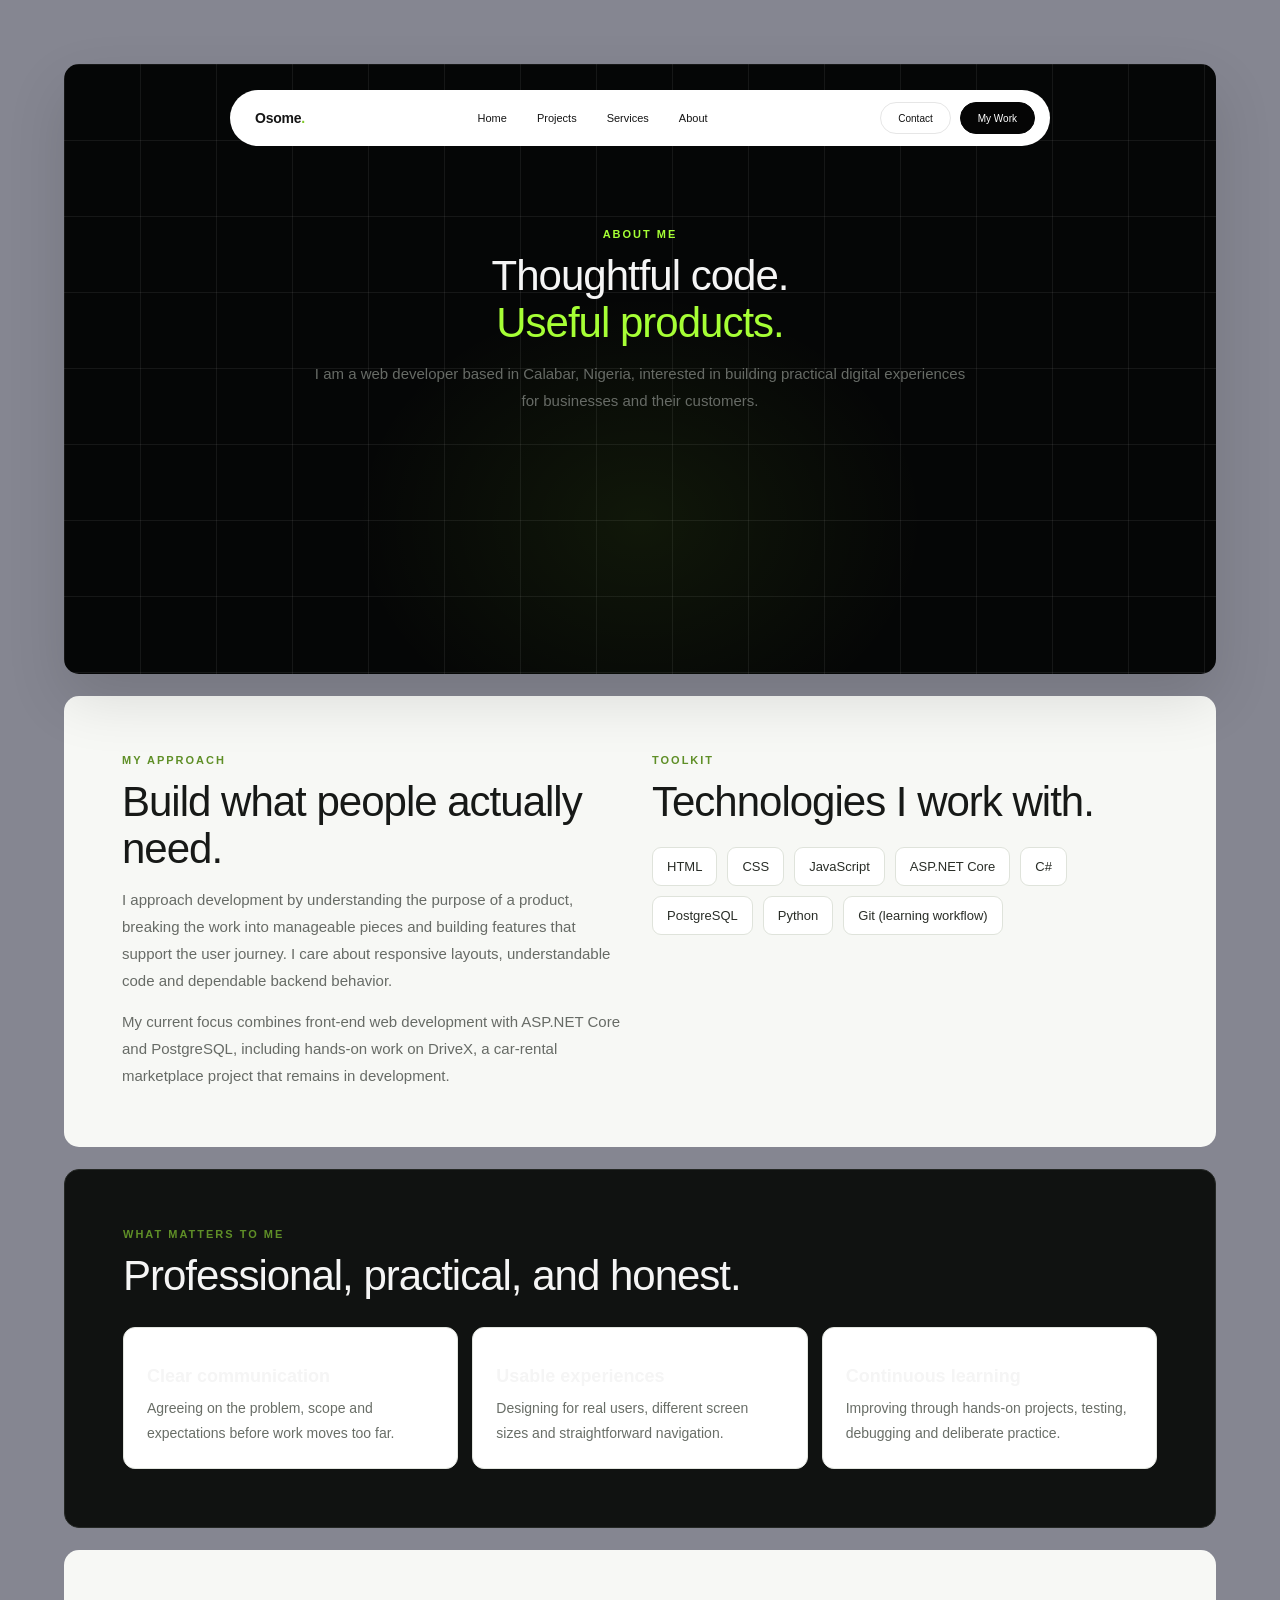
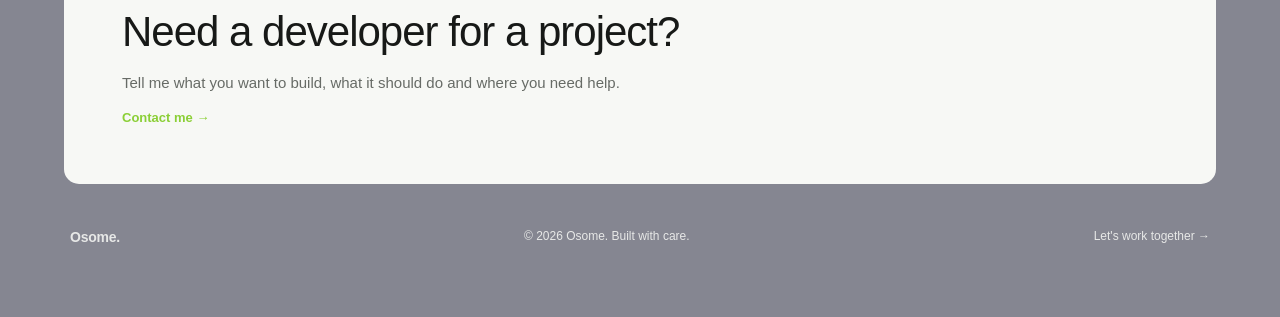
==== about.html @ 161d922b "Initial portfolio release" ====
<!DOCTYPE html><html lang="en"><head><meta charset="UTF-8"><meta name="viewport" content="width=device-width, initial-scale=1.0"><meta name="theme-color" content="#050606"><meta name="description" content="About Osome, a web developer building responsive websites and database-powered applications."><title>About | Osome</title><link rel="stylesheet" href="css/style.css"><script src="js/script.js" defer></script></head><body><main class="hero" id="home"><nav class="nav" id="nav" aria-label="Main navigation">
<a class="brand" href="index.html">Osome<span>.</span></a>
<button class="menu" id="menu" type="button" aria-label="Toggle navigation" aria-expanded="false" aria-controls="nav-links"><span></span><span></span><span></span></button>
<div class="links" id="nav-links"><a href="index.html">Home</a><a href="projects.html">Projects</a><a href="services.html">Services</a><a href="about.html">About</a></div>
<div class="nav-actions"><a class="nav-btn" href="contact.html">Contact</a><a class="nav-btn dark" href="projects.html">My Work</a></div>
</nav><header class="page-heading"><p class="section-kicker">About me</p><h1>Thoughtful code.<br><span>Useful products.</span></h1><p class="section-lead">I am a web developer based in Calabar, Nigeria, interested in building practical digital experiences for businesses and their customers.</p></header></main><div class="page-content"><section class="content-section"><div class="split-layout"><div><p class="section-kicker">My approach</p><h2>Build what people actually need.</h2><p class="section-lead">I approach development by understanding the purpose of a product, breaking the work into manageable pieces and building features that support the user journey. I care about responsive layouts, understandable code and dependable backend behavior.</p><p class="section-lead">My current focus combines front-end web development with ASP.NET Core and PostgreSQL, including hands-on work on DriveX, a car-rental marketplace project that remains in development.</p></div><div><p class="section-kicker">Toolkit</p><h2>Technologies I work with.</h2><div class="skill-list"><span>HTML</span><span>CSS</span><span>JavaScript</span><span>ASP.NET Core</span><span>C#</span><span>PostgreSQL</span><span>Python</span><span>Git (learning workflow)</span></div></div></div></section><section class="content-section dark-panel"><p class="section-kicker">What matters to me</p><h2>Professional, practical, and honest.</h2><div class="content-grid"><article class="info-card"><h3>Clear communication</h3><p>Agreeing on the problem, scope and expectations before work moves too far.</p></article><article class="info-card"><h3>Usable experiences</h3><p>Designing for real users, different screen sizes and straightforward navigation.</p></article><article class="info-card"><h3>Continuous learning</h3><p>Improving through hands-on projects, testing, debugging and deliberate practice.</p></article></div></section><section class="content-section"><h2>Need a developer for a project?</h2><p class="section-lead">Tell me what you want to build, what it should do and where you need help.</p><a class="text-link" href="contact.html">Contact me →</a></section></div><footer class="site-footer"><a class="brand" href="index.html">Osome<span>.</span></a><span>© <span id="year">2026</span> Osome. Built with care.</span><a href="contact.html">Let's work together →</a></footer>
<script>document.getElementById("year").textContent = new Date().getFullYear();
const form=document.getElementById("contact-form"); if(form) form.addEventListener("submit",function(e){{e.preventDefault(); const data=new FormData(form); const to="YOUR_EMAIL@example.com"; const subject=encodeURIComponent(data.get("subject")); const body=encodeURIComponent("Name: "+data.get("name")+"\nEmail: "+data.get("email")+"\n\n"+data.get("message")); if(to==="YOUR_EMAIL@example.com"){{alert("Please replace YOUR_EMAIL@example.com in contact.html with your real email address first.");return;}} window.location.href="mailto:"+to+"?subject="+subject+"&body="+body;}});</script></body></html>
---- css/style.css ----
/* =========================
   Base styles and variables
   ========================= */
:root {
  --green: #a6ff35;
  --black: #050606;
  --muted: #999b9b;
  --grid: rgba(255, 255, 255, .065);
  --font: Arial, Helvetica, sans-serif;
}

* { box-sizing: border-box; }

html {
  scroll-behavior: smooth;
  scroll-padding-top: 24px;
}

body {
  margin: 0;
  min-height: 100vh;
  padding: clamp(16px, 5vw, 70px);
  display: grid;
  place-items: center;
  background: #858691;
  color: #f5f5f5;
  font-family: var(--font);
}

a { color: inherit; text-decoration: none; }
button, a { -webkit-tap-highlight-color: transparent; }

/* =========================
   Main hero panel and grid
   ========================= */
.hero {
  position: relative;
  isolation: isolate;
  width: min(1200px, 100%);
  min-height: 610px;
  overflow: hidden;
  border-radius: 15px;
  background-color: var(--black);
  background-image:
    linear-gradient(var(--grid) 1px, transparent 1px),
    linear-gradient(90deg, var(--grid) 1px, transparent 1px);
  background-size: 76px 76px;
  box-shadow: 0 25px 60px rgba(0, 0, 0, .12);
}

.hero::before {
  content: "";
  position: absolute;
  inset: 0;
  z-index: -1;
  pointer-events: none;
  background: radial-gradient(
    ellipse at 50% 75%,
    rgba(166, 255, 53, .07),
    transparent 35%
  );
}

/* =========================
   Navigation
   ========================= */
.nav {
  position: relative;
  z-index: 5;
  width: min(820px, calc(100% - 48px));
  min-height: 56px;
  margin: 26px auto 0;
  padding: 0 15px 0 25px;
  display: flex;
  align-items: center;
  justify-content: space-between;
  gap: 20px;
  border-radius: 50px;
  background: #fff;
  color: #151515;
}

.brand {
  font-size: 14px;
  font-weight: 600;
  letter-spacing: -.25px;
  white-space: nowrap;
}

.brand span { color: #80c92b; }

.links {
  display: flex;
  align-items: center;
  gap: clamp(13px, 2.5vw, 30px);
  font-size: 11px;
}

.links a {
  transition: color .2s ease;
}

.links a:hover,
.links a:focus-visible { color: #78bf25; }

.nav-actions { display: flex; align-items: center; gap: 9px; }

.nav-btn {
  min-height: 32px;
  padding: 0 17px;
  display: inline-flex;
  align-items: center;
  justify-content: center;
  border: 1px solid #e6e6e6;
  border-radius: 30px;
  background: #fff;
  color: #111;
  font-size: 10px;
  white-space: nowrap;
}

.nav-btn.dark {
  background: #050505;
  color: #fff;
  border-color: #050505;
}

.menu {
  display: none;
  width: 36px;
  height: 36px;
  padding: 9px 7px;
  flex-direction: column;
  align-items: center;
  justify-content: center;
  gap: 4px;
  border: 0;
  border-radius: 50%;
  background: transparent;
  color: #111;
  cursor: pointer;
}

.menu span {
  display: block;
  width: 20px;
  height: 2px;
  border-radius: 2px;
  background: currentColor;
  transition: transform .2s ease, opacity .2s ease;
}

.nav.open .menu span:first-child { transform: translateY(6px) rotate(45deg); }
.nav.open .menu span:nth-child(2) { opacity: 0; }
.nav.open .menu span:last-child { transform: translateY(-6px) rotate(-45deg); }

/* =========================
   Hero copy and CTA buttons
   ========================= */
.copy {
  position: relative;
  z-index: 3;
  padding: 50px 20px 0;
  text-align: center;
}

h1 {
  margin: 0;
  font-size: clamp(32px, 4vw, 48px);
  line-height: 1.12;
  font-weight: 400;
  letter-spacing: -1.5px;
}

h1 span { color: var(--green); }

.intro {
  max-width: 390px;
  margin: 14px auto 0;
  color: var(--muted);
  font-size: 12px;
  line-height: 1.6;
}

.actions {
  display: flex;
  align-items: center;
  justify-content: center;
  gap: 12px;
  margin-top: 19px;
}

.cta {
  min-height: 40px;
  padding: 0 22px;
  display: inline-flex;
  align-items: center;
  justify-content: center;
  gap: 10px;
  border-radius: 30px;
  font-size: 11px;
  transition: transform .2s ease, background-color .2s ease;
}

.cta:hover { transform: translateY(-2px); }
.cta:focus-visible, .nav a:focus-visible, .scroll:focus-visible {
  outline: 2px solid var(--green);
  outline-offset: 4px;
}

.primary { background: var(--green); color: #111; }
.secondary { background: #202121; border: 1px solid #424343; color: #eee; }

/* =========================
   Network lines and padlock
   ========================= */
.visual {
  position: relative;
  z-index: 2;
  width: min(850px, 94%);
  height: 230px;
  margin: 22px auto 0;
}

.network {
  position: absolute;
  inset: 12px 0 0;
  width: 100%;
  height: 190px;
  overflow: visible;
}

.network path {
  fill: none;
  stroke: rgba(119, 125, 122, .6);
  stroke-width: 1;
}

.network .accent { stroke: rgba(166, 255, 53, .5); }

.node {
  position: absolute;
  z-index: 2;
  width: 28px;
  height: 28px;
  display: grid;
  place-items: center;
  border: 1px solid #282a29;
  border-radius: 50%;
  background: #090a0a;
  color: #f4f4f4;
  font-size: 11px;
  box-shadow: 0 2px 8px #000;
}

.n1 { left: 8%; top: 35%; }
.n2 { left: 25%; top: 43%; }
.n3 { left: 13%; top: 64%; }
.n4 { right: 24%; top: 63%; }
.n5 { right: 10%; top: 45%; }
.n6 { right: 4%; top: 35%; }

.glow {
  position: absolute;
  left: 50%;
  top: 82px;
  width: 260px;
  height: 110px;
  transform: translateX(-50%);
  border-radius: 50%;
  background: rgba(166, 255, 53, .055);
  filter: blur(22px);
}

.lock {
  position: absolute;
  top: -4px;
  left: 50%;
  width: 240px;
  height: 200px;
  transform: translateX(-50%);
  filter: drop-shadow(0 18px 13px rgba(0, 0, 0, .62));
}

.scroll {
  position: absolute;
  z-index: 3;
  bottom: 12px;
  left: 50%;
  transform: translateX(-50%);
  color: #c7c7c7;
  font-size: 18px;
  line-height: 1;
}

/* =========================
   Technology line
   ========================= */
.stack {
  position: relative;
  z-index: 3;
  display: flex;
  align-items: center;
  justify-content: center;
  flex-wrap: wrap;
  gap: 13px;
  margin: -1px 20px 34px;
  color: #9a9b9b;
  font-size: 10px;
  letter-spacing: 2px;
  text-transform: uppercase;
}

.stack b { color: var(--green); font-weight: 400; }

.stack::before,
.stack::after {
  content: "";
  width: 45px;
  height: 1px;
  background: #525453;
}

.section-anchor { height: 0; }

/* =========================
   Tablet
   ========================= */
@media (max-width: 900px) {
  .nav { gap: 14px; padding-left: 20px; }
  .links { gap: 16px; }
  .nav-btn { padding-inline: 13px; }
  .visual { width: 98%; }
}

/* =========================
   Mobile
   ========================= */
@media (max-width: 720px) {
  body { padding: 14px; }

  .hero {
    min-height: 640px;
    border-radius: 12px;
    background-size: 58px 58px;
  }

  .nav {
    width: calc(100% - 24px);
    min-height: 52px;
    margin-top: 12px;
    padding: 0 14px 0 17px;
    gap: 10px;
  }

  .menu { display: flex; margin-left: auto; }

  .links,
  .nav-actions { display: none; }

  .nav.open {
    flex-wrap: wrap;
    border-radius: 24px;
    padding-top: 8px;
    padding-bottom: 10px;
  }

  .nav.open .links {
    display: flex;
    flex: 0 0 100%;
    flex-wrap: wrap;
    justify-content: center;
    gap: 20px;
    padding: 12px 0 5px;
  }

  .copy { padding-top: 52px; }

  h1 {
    font-size: clamp(31px, 7.5vw, 43px);
    letter-spacing: -1.2px;
  }

  .intro { max-width: 330px; font-size: 12px; }

  .visual {
    width: 100%;
    height: 220px;
    margin-top: 28px;
  }

  .network { top: 16px; }
  .lock { top: 5px; width: 210px; }
  .node { transform: scale(.82); }
  .n1 { left: 4%; }
  .n6 { right: 2%; }

  .stack {
    gap: 8px;
    margin: 2px 12px 28px;
    font-size: 8px;
    letter-spacing: 1px;
  }

  .stack::before,
  .stack::after { width: 18px; }
}

/* =========================
   Small phones
   ========================= */
@media (max-width: 390px) {
  body { padding: 8px; }

  .hero { min-height: 610px; }
  .brand { font-size: 13px; }
  .copy { padding: 47px 13px 0; }
  h1 { font-size: 31px; }
  .intro { max-width: 285px; font-size: 11px; }
  .actions { gap: 8px; }
  .cta { min-height: 38px; padding: 0 15px; font-size: 10px; }
  .visual { height: 190px; margin-top: 25px; }
  .lock { width: 185px; }
  .glow { width: 200px; }
  .n2 { left: 21%; }
  .n4 { right: 19%; }
  .stack { gap: 7px; line-height: 1.8; }
  .stack::before, .stack::after { width: 12px; }
}

/* Accessibility: reduce motion when requested by the device. */
@media (prefers-reduced-motion: reduce) {
  html { scroll-behavior: auto; }
  *, *::before, *::after { transition: none !important; }
}


/* =========================
   Portfolio content sections (same original visual system)
   ========================= */
body { display:block; }
.hero { margin:0 auto; }
.page-content { width:min(1200px,100%); margin:22px auto 0; color:#151715; }
.content-section { padding:clamp(26px,5vw,58px); margin-bottom:22px; border-radius:15px; background:#f7f8f5; color:#171917; }
.content-section.dark-panel { color:#f5f5f5; background:#101211; border:1px solid #252825; }
.section-kicker { margin:0 0 12px; color:#5f8f27; font-size:11px; font-weight:700; letter-spacing:2px; text-transform:uppercase; }
.content-section h2,.page-heading h1 { margin:0; font-size:clamp(27px,4vw,42px); line-height:1.12; font-weight:500; letter-spacing:-1px; }
.section-lead { max-width:660px; margin:14px 0 0; color:#676b66; line-height:1.8; font-size:15px; }
.dark-panel .section-lead { color:#aeb3ad; }
.content-grid { display:grid; grid-template-columns:repeat(3,minmax(0,1fr)); gap:14px; margin-top:28px; }
.info-card { padding:23px; border:1px solid #e2e5df; border-radius:12px; background:#fff; }
.info-card .card-number { color:#6b9f2a; font-size:12px; letter-spacing:1px; }
.info-card h3 { margin:15px 0 9px; font-size:18px; font-weight:600; }
.info-card p { margin:0; color:#696e67; font-size:14px; line-height:1.75; }
.project-card { display:grid; grid-template-columns:1.1fr .9fr; gap:28px; align-items:center; margin-top:28px; padding:clamp(20px,4vw,36px); border:1px solid #303530; border-radius:13px; background:#151815; }
.project-status { display:inline-flex; align-items:center; gap:8px; color:var(--green); font-size:10px; font-weight:700; letter-spacing:1.5px; }
.project-status::before { content:""; width:6px; height:6px; border-radius:50%; background:var(--green); }
.project-card h3 { margin:15px 0 10px; font-size:clamp(24px,3vw,34px); font-weight:500; }
.project-card p { color:#b2b7b0; font-size:14px; line-height:1.8; }
.tag-list { display:flex; flex-wrap:wrap; gap:8px; margin-top:20px; }
.tag-list span { padding:7px 10px; border:1px solid #343a33; border-radius:20px; color:#d9ded7; font-size:11px; }
.project-visual { min-height:210px; display:grid; place-items:center; border:1px solid #343a33; border-radius:12px; background:radial-gradient(circle at 50% 45%,rgba(166,255,53,.12),transparent 58%),linear-gradient(135deg,#1d211d,#0b0d0b); }
.project-visual .monogram { display:grid; place-items:center; width:100px; height:100px; border:1px solid #60784a; border-radius:24px; color:var(--green); font-size:38px; font-weight:700; box-shadow:0 0 55px rgba(166,255,53,.08); }
.text-link { display:inline-flex; gap:9px; align-items:center; margin-top:14px; color:#8bcf36; font-size:13px; font-weight:600; }
.page-heading { padding:clamp(45px,7vw,82px) 24px 55px; text-align:center; }
.page-heading .section-lead { margin-inline:auto; }
.page-heading h1 { color:#f5f5f5; }
.page-heading h1 span { color:var(--green); }
.page-heading .section-kicker { color:var(--green); }
.page-heading .actions { justify-content:center; }
.skill-list { display:flex; flex-wrap:wrap; gap:10px; margin-top:22px; }
.skill-list span { padding:11px 14px; border:1px solid #dfe3db; border-radius:9px; background:#fff; color:#292d27; font-size:13px; }
.split-layout { display:grid; grid-template-columns:1fr 1fr; gap:24px; align-items:start; }
.check-list { padding:0; margin:20px 0 0; list-style:none; }
.check-list li { position:relative; padding:10px 0 10px 24px; color:#555b53; line-height:1.6; font-size:14px; }
.check-list li::before { content:"✓"; position:absolute; left:0; color:#6b9f2a; font-weight:700; }
.contact-details { display:grid; gap:12px; margin-top:24px; }
.contact-item { padding:17px 19px; border:1px solid #e1e5dd; border-radius:10px; background:#fff; }
.contact-item small { display:block; margin-bottom:7px; color:#747a70; font-size:10px; letter-spacing:1.4px; text-transform:uppercase; }
.contact-item strong { overflow-wrap:anywhere; font-size:14px; font-weight:600; }
.contact-form { display:grid; gap:14px; margin-top:24px; }
.contact-form label { display:grid; gap:7px; color:#30352d; font-size:12px; font-weight:600; }
.contact-form input,.contact-form textarea { width:100%; padding:13px 14px; border:1px solid #dce1d7; border-radius:9px; background:#fff; color:#161916; font:inherit; font-size:14px; }
.contact-form textarea { min-height:135px; resize:vertical; }
.contact-form input:focus,.contact-form textarea:focus { outline:2px solid rgba(166,255,53,.7); border-color:#82b83d; }
.form-note { color:#72776f; font-size:12px; line-height:1.6; }
.site-footer { width:min(1200px,100%); margin:0 auto; padding:23px 6px 8px; display:flex; justify-content:space-between; gap:15px; color:#e7e8e7; font-size:12px; }
.site-footer span { color:#e7e8e7; }
.site-footer a { color:#e7e8e7; }
@media(max-width:720px) { .content-grid{grid-template-columns:1fr;} .project-card,.split-layout{grid-template-columns:1fr;} .project-visual{min-height:170px; order:-1;} .content-section{padding:25px 20px;} .page-heading{padding:48px 18px;} .site-footer{flex-direction:column;align-items:center;text-align:center;} }
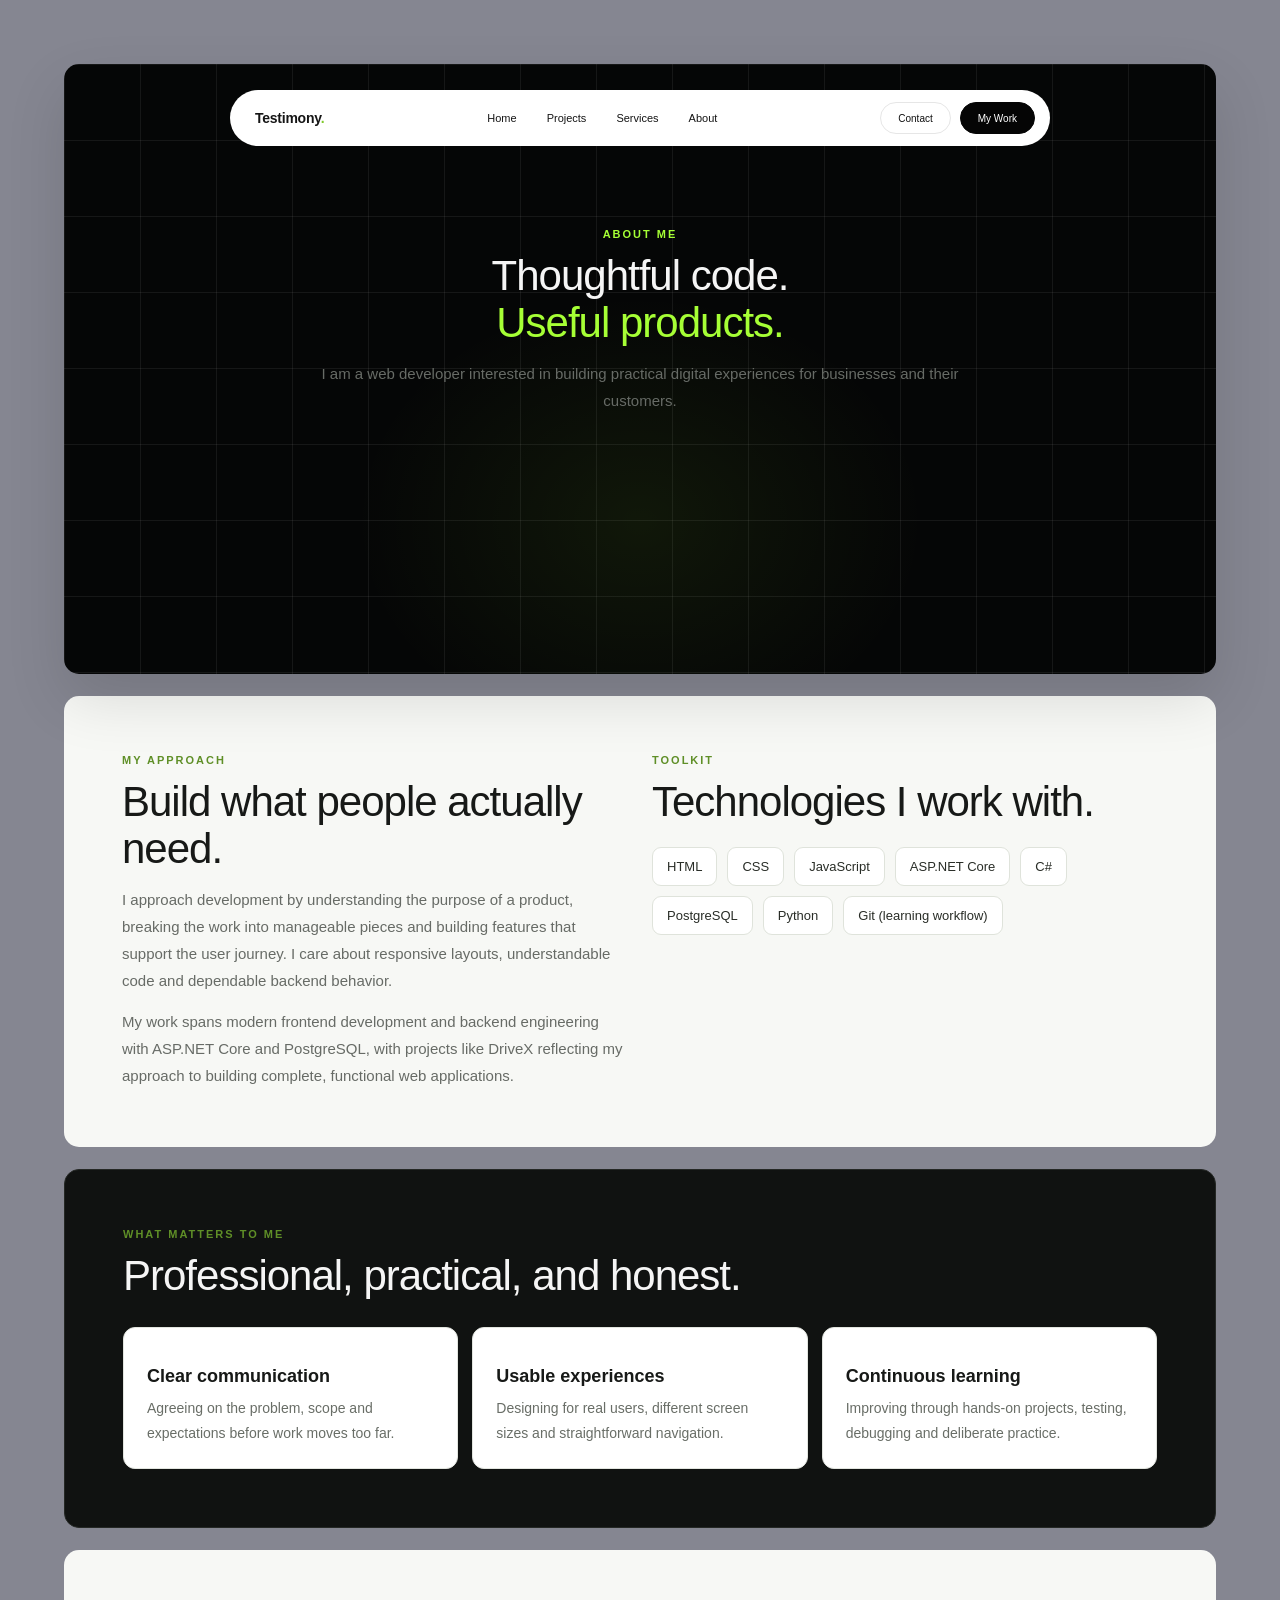
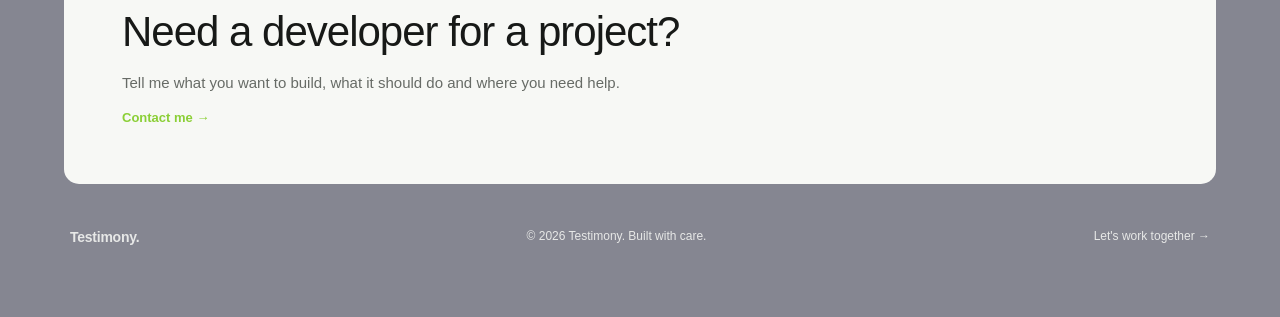
==== commit ddeb6ac7: "Update portfolio projects and design" ====
--- a/about.html
+++ b/about.html
@@ -1,8 +1,8 @@
-<!DOCTYPE html><html lang="en"><head><meta charset="UTF-8"><meta name="viewport" content="width=device-width, initial-scale=1.0"><meta name="theme-color" content="#050606"><meta name="description" content="About Osome, a web developer building responsive websites and database-powered applications."><title>About | Osome</title><link rel="stylesheet" href="css/style.css"><script src="js/script.js" defer></script></head><body><main class="hero" id="home"><nav class="nav" id="nav" aria-label="Main navigation">
-<a class="brand" href="index.html">Osome<span>.</span></a>
+<!DOCTYPE html><html lang="en"><head><meta charset="UTF-8"><meta name="viewport" content="width=device-width, initial-scale=1.0"><meta name="theme-color" content="#050606"><meta name="description" content="About Testimony, a web developer building responsive websites and database-powered applications."><title>About | Testimony</title><link rel="stylesheet" href="css/style.css"><script src="js/script.js" defer></script></head><body><main class="hero" id="home"><nav class="nav" id="nav" aria-label="Main navigation">
+<a class="brand" href="index.html">Testimony<span>.</span></a>
 <button class="menu" id="menu" type="button" aria-label="Toggle navigation" aria-expanded="false" aria-controls="nav-links"><span></span><span></span><span></span></button>
 <div class="links" id="nav-links"><a href="index.html">Home</a><a href="projects.html">Projects</a><a href="services.html">Services</a><a href="about.html">About</a></div>
 <div class="nav-actions"><a class="nav-btn" href="contact.html">Contact</a><a class="nav-btn dark" href="projects.html">My Work</a></div>
-</nav><header class="page-heading"><p class="section-kicker">About me</p><h1>Thoughtful code.<br><span>Useful products.</span></h1><p class="section-lead">I am a web developer based in Calabar, Nigeria, interested in building practical digital experiences for businesses and their customers.</p></header></main><div class="page-content"><section class="content-section"><div class="split-layout"><div><p class="section-kicker">My approach</p><h2>Build what people actually need.</h2><p class="section-lead">I approach development by understanding the purpose of a product, breaking the work into manageable pieces and building features that support the user journey. I care about responsive layouts, understandable code and dependable backend behavior.</p><p class="section-lead">My current focus combines front-end web development with ASP.NET Core and PostgreSQL, including hands-on work on DriveX, a car-rental marketplace project that remains in development.</p></div><div><p class="section-kicker">Toolkit</p><h2>Technologies I work with.</h2><div class="skill-list"><span>HTML</span><span>CSS</span><span>JavaScript</span><span>ASP.NET Core</span><span>C#</span><span>PostgreSQL</span><span>Python</span><span>Git (learning workflow)</span></div></div></div></section><section class="content-section dark-panel"><p class="section-kicker">What matters to me</p><h2>Professional, practical, and honest.</h2><div class="content-grid"><article class="info-card"><h3>Clear communication</h3><p>Agreeing on the problem, scope and expectations before work moves too far.</p></article><article class="info-card"><h3>Usable experiences</h3><p>Designing for real users, different screen sizes and straightforward navigation.</p></article><article class="info-card"><h3>Continuous learning</h3><p>Improving through hands-on projects, testing, debugging and deliberate practice.</p></article></div></section><section class="content-section"><h2>Need a developer for a project?</h2><p class="section-lead">Tell me what you want to build, what it should do and where you need help.</p><a class="text-link" href="contact.html">Contact me →</a></section></div><footer class="site-footer"><a class="brand" href="index.html">Osome<span>.</span></a><span>© <span id="year">2026</span> Osome. Built with care.</span><a href="contact.html">Let's work together →</a></footer>
+</nav><header class="page-heading"><p class="section-kicker">About me</p><h1>Thoughtful code.<br><span>Useful products.</span></h1><p class="section-lead">I am a web developer interested in building practical digital experiences for businesses and their customers.</p></header></main><div class="page-content"><section class="content-section"><div class="split-layout"><div><p class="section-kicker">My approach</p><h2>Build what people actually need.</h2><p class="section-lead">I approach development by understanding the purpose of a product, breaking the work into manageable pieces and building features that support the user journey. I care about responsive layouts, understandable code and dependable backend behavior.</p><p class="section-lead">My work spans modern frontend development and backend engineering with ASP.NET Core and PostgreSQL, with projects like DriveX reflecting my approach to building complete, functional web applications.</p></div><div><p class="section-kicker">Toolkit</p><h2>Technologies I work with.</h2><div class="skill-list"><span>HTML</span><span>CSS</span><span>JavaScript</span><span>ASP.NET Core</span><span>C#</span><span>PostgreSQL</span><span>Python</span><span>Git (learning workflow)</span></div></div></div></section><section class="content-section dark-panel"><p class="section-kicker">What matters to me</p><h2>Professional, practical, and honest.</h2><div class="content-grid"><article class="info-card"><h3>Clear communication</h3><p>Agreeing on the problem, scope and expectations before work moves too far.</p></article><article class="info-card"><h3>Usable experiences</h3><p>Designing for real users, different screen sizes and straightforward navigation.</p></article><article class="info-card"><h3>Continuous learning</h3><p>Improving through hands-on projects, testing, debugging and deliberate practice.</p></article></div></section><section class="content-section"><h2>Need a developer for a project?</h2><p class="section-lead">Tell me what you want to build, what it should do and where you need help.</p><a class="text-link" href="contact.html">Contact me →</a></section></div><footer class="site-footer"><a class="brand" href="index.html">Testimony<span>.</span></a><span>© <span id="year">2026</span> Testimony. Built with care.</span><a href="contact.html">Let's work together →</a></footer>
 <script>document.getElementById("year").textContent = new Date().getFullYear();
 const form=document.getElementById("contact-form"); if(form) form.addEventListener("submit",function(e){{e.preventDefault(); const data=new FormData(form); const to="YOUR_EMAIL@example.com"; const subject=encodeURIComponent(data.get("subject")); const body=encodeURIComponent("Name: "+data.get("name")+"\nEmail: "+data.get("email")+"\n\n"+data.get("message")); if(to==="YOUR_EMAIL@example.com"){{alert("Please replace YOUR_EMAIL@example.com in contact.html with your real email address first.");return;}} window.location.href="mailto:"+to+"?subject="+subject+"&body="+body;}});</script></body></html>
--- a/css/style.css
+++ b/css/style.css
@@ -450,7 +450,7 @@
 .content-grid { display:grid; grid-template-columns:repeat(3,minmax(0,1fr)); gap:14px; margin-top:28px; }
 .info-card { padding:23px; border:1px solid #e2e5df; border-radius:12px; background:#fff; }
 .info-card .card-number { color:#6b9f2a; font-size:12px; letter-spacing:1px; }
-.info-card h3 { margin:15px 0 9px; font-size:18px; font-weight:600; }
+.info-card h3 { margin:15px 0 9px; font-size:18px; color:#171917; font-weight:600; }
 .info-card p { margin:0; color:#696e67; font-size:14px; line-height:1.75; }
 .project-card { display:grid; grid-template-columns:1.1fr .9fr; gap:28px; align-items:center; margin-top:28px; padding:clamp(20px,4vw,36px); border:1px solid #303530; border-radius:13px; background:#151815; }
 .project-status { display:inline-flex; align-items:center; gap:8px; color:var(--green); font-size:10px; font-weight:700; letter-spacing:1.5px; }
@@ -458,7 +458,7 @@
 .project-card h3 { margin:15px 0 10px; font-size:clamp(24px,3vw,34px); font-weight:500; }
 .project-card p { color:#b2b7b0; font-size:14px; line-height:1.8; }
 .tag-list { display:flex; flex-wrap:wrap; gap:8px; margin-top:20px; }
-.tag-list span { padding:7px 10px; border:1px solid #343a33; border-radius:20px; color:#d9ded7; font-size:11px; }
+.tag-list span { padding:7px 10px; border:1px solid #343a33; border-radius:20px; color: black; font-size:11px; }
 .project-visual { min-height:210px; display:grid; place-items:center; border:1px solid #343a33; border-radius:12px; background:radial-gradient(circle at 50% 45%,rgba(166,255,53,.12),transparent 58%),linear-gradient(135deg,#1d211d,#0b0d0b); }
 .project-visual .monogram { display:grid; place-items:center; width:100px; height:100px; border:1px solid #60784a; border-radius:24px; color:var(--green); font-size:38px; font-weight:700; box-shadow:0 0 55px rgba(166,255,53,.08); }
 .text-link { display:inline-flex; gap:9px; align-items:center; margin-top:14px; color:#8bcf36; font-size:13px; font-weight:600; }
@@ -488,3 +488,70 @@
 .site-footer span { color:#e7e8e7; }
 .site-footer a { color:#e7e8e7; }
 @media(max-width:720px) { .content-grid{grid-template-columns:1fr;} .project-card,.split-layout{grid-template-columns:1fr;} .project-visual{min-height:170px; order:-1;} .content-section{padding:25px 20px;} .page-heading{padding:48px 18px;} .site-footer{flex-direction:column;align-items:center;text-align:center;} }
+
+
+
+
+
+/* Project grid */
+.project-grid {
+  grid-template-columns: repeat(2, minmax(0, 1fr));
+  align-items: stretch;
+}
+
+/* Individual project card */
+.project-item {
+  min-width: 0;
+  display: flex;
+  flex-direction: column;
+  align-items: flex-start;
+  gap: 14px;
+}
+
+/* Project screenshot */
+.project-image-link {
+  display: block;
+  width: 100%;
+  overflow: hidden;
+  border-radius: 12px;
+  background: #171918;
+  aspect-ratio: 16 / 10;
+}
+
+.project-image {
+  display: block;
+  width: 100%;
+  height: 100%;
+  object-fit: cover;
+  transition: transform 0.3s ease;
+}
+
+.project-image-link:hover .project-image {
+  transform: scale(1.035);
+}
+
+.project-item h3,
+.project-item p {
+  margin-top: 0;
+  margin-bottom: 0;
+}
+
+.project-item .tag-list {
+  margin-top: auto;
+  padding-top: 4px;
+}
+
+.project-item .text-link {
+  margin-top: 4px;
+}
+
+.project-item .project-status {
+  margin-top: 2px;
+}
+
+/* Mobile layout */
+@media (max-width: 700px) {
+  .project-grid {
+    grid-template-columns: minmax(0, 1fr);
+  }
+}
